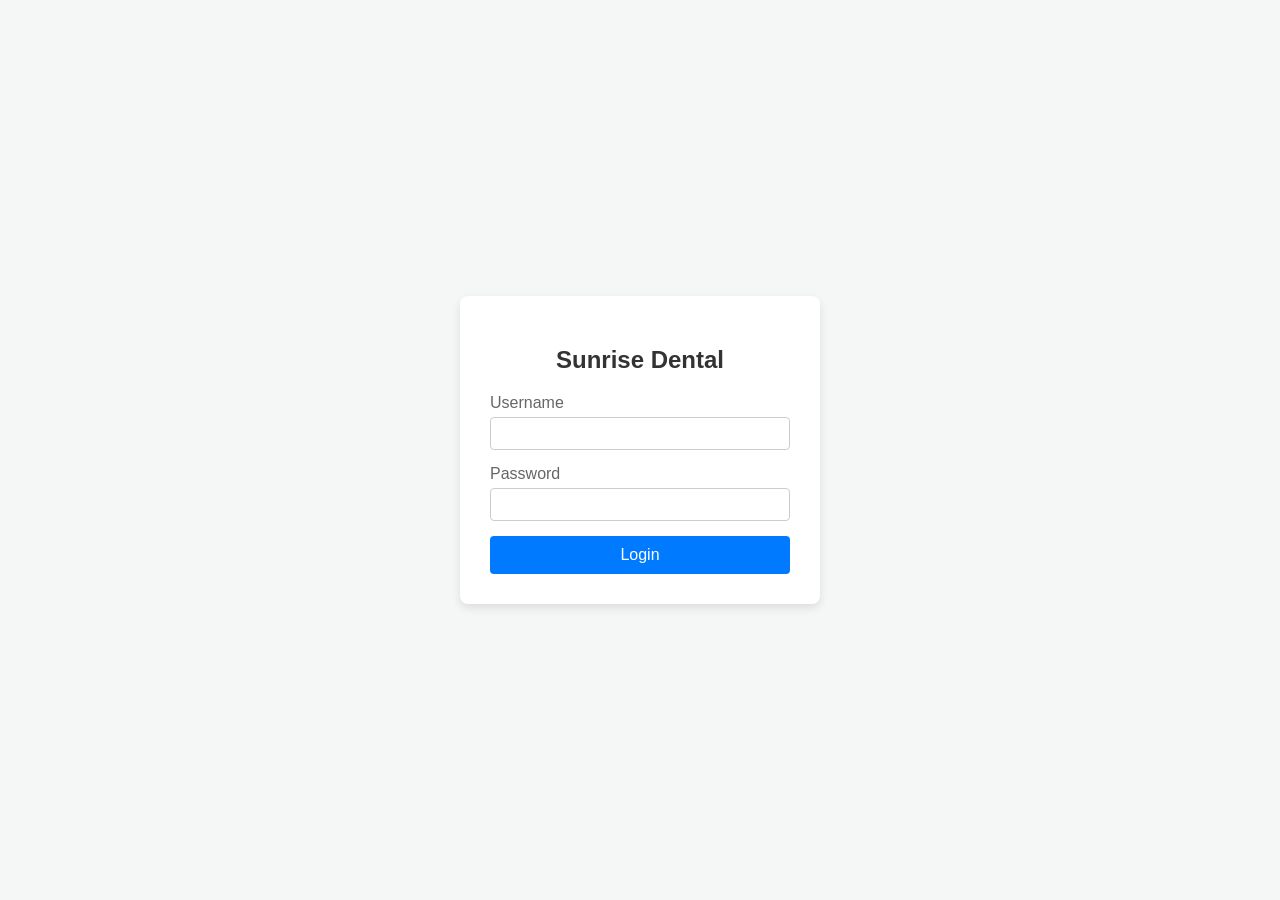
==== frontend/index.html @ 858336dc "feat: add frontend login interface" ====
﻿<!DOCTYPE html>
<html lang="en">
<head>
    <meta charset="UTF-8">
    <title>Sunrise Dental Clinic - Login</title>
    <style>
        body { font-family: Arial, sans-serif; background-color: #f4f7f6; display: flex; justify-content: center; align-items: center; height: 100vh; margin: 0; }
        .login-card { background: white; padding: 30px; border-radius: 8px; box-shadow: 0 4px 10px rgba(0,0,0,0.1); width: 300px; }
        .login-card h2 { text-align: center; color: #333; }
        .form-group { margin-bottom: 15px; }
        .form-group label { display: block; margin-bottom: 5px; color: #666; }
        .form-group input { width: 100%; padding: 8px; box-sizing: border-box; border: 1px solid #ccc; border-radius: 4px; }
        button { width: 100%; background: #007bff; color: white; border: none; padding: 10px; border-radius: 4px; cursor: pointer; font-size: 16px; }
        button:hover { background: #0056b3; }
    </style>
</head>
<body>
    <div class="login-card">
        <h2>Sunrise Dental</h2>
        <form id="loginForm">
            <div class="form-group">
                <label>Username</label>
                <input type="text" id="username" required>
            </div>
            <div class="form-group">
                <label>Password</label>
                <input type="password" id="password" required>
            </div>
            <button type="submit">Login</button>
        </form>
    </div>

    <script>
        document.getElementById('loginForm').addEventListener('submit', function(e) {
            e.preventDefault();
            const username = document.getElementById('username').value;
            const password = document.getElementById('password').value;
            
            fetch('http://localhost:8080/login', {
                method: 'POST',
                headers: { 'Content-Type': 'application/json' },
                body: JSON.stringify({ username, password })
            })
            .then(res => res.json())
            .then(data => {
                alert(data.message);
            })
            .catch(err => console.error('Error:', err));
        });
    </script>
</body>
</html>
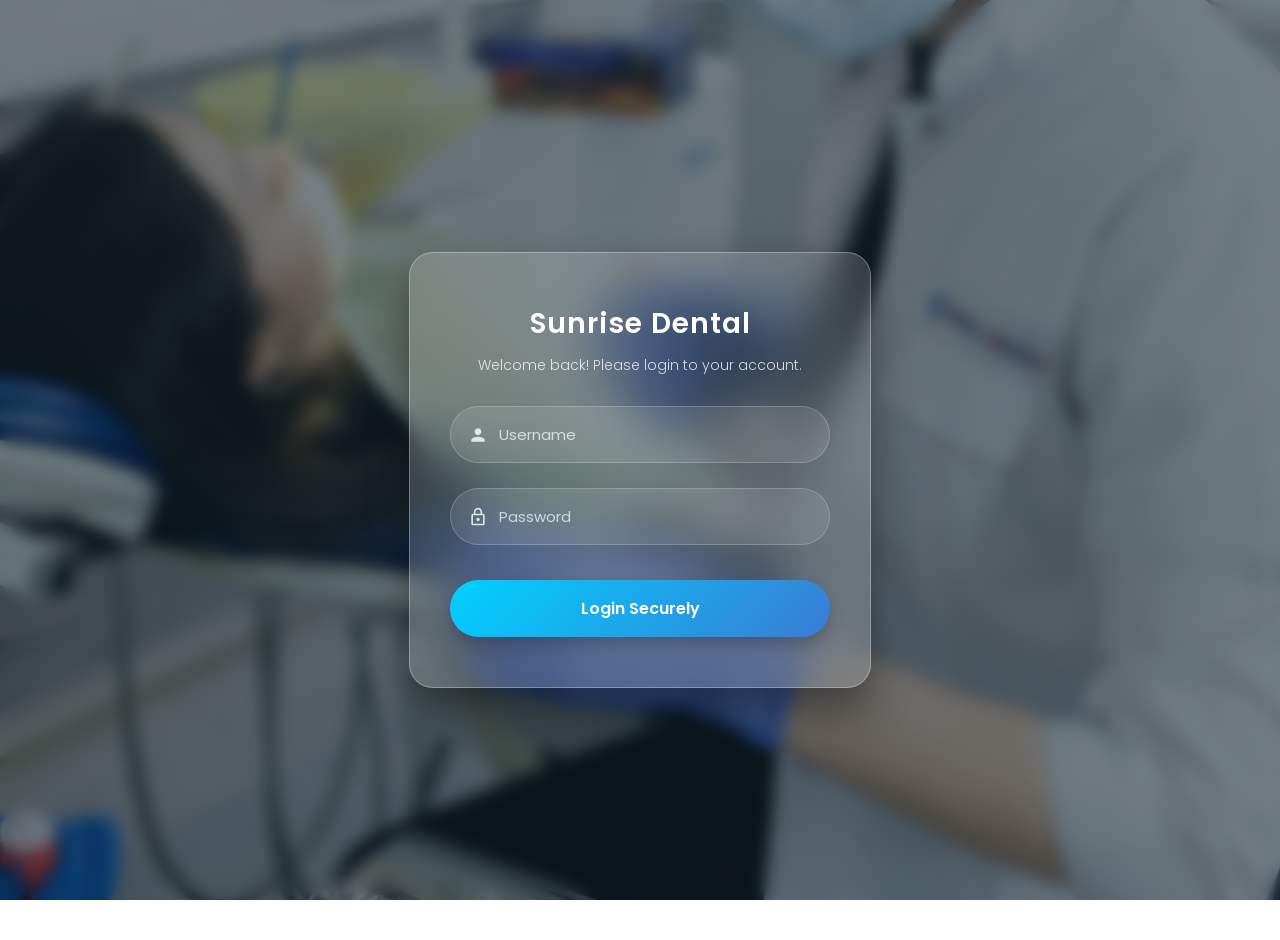
==== commit ddbb8873: "style: implement premium glassmorphism UI for login page" ====
--- a/frontend/index.html
+++ b/frontend/index.html
@@ -2,51 +2,197 @@
 <html lang="en">
 <head>
     <meta charset="UTF-8">
-    <title>Sunrise Dental Clinic - Login</title>
+    <meta name="viewport" content="width=device-width, initial-scale=1.0">
+    <title>Sunrise Dental Clinic - Secure Portal</title>
+    <!-- Modern Font: Poppins -->
+    <link href="https://fonts.googleapis.com/css2?family=Poppins:wght@300;400;500;600&display=swap" rel="stylesheet">
     <style>
-        body { font-family: Arial, sans-serif; background-color: #f4f7f6; display: flex; justify-content: center; align-items: center; height: 100vh; margin: 0; }
-        .login-card { background: white; padding: 30px; border-radius: 8px; box-shadow: 0 4px 10px rgba(0,0,0,0.1); width: 300px; }
-        .login-card h2 { text-align: center; color: #333; }
-        .form-group { margin-bottom: 15px; }
-        .form-group label { display: block; margin-bottom: 5px; color: #666; }
-        .form-group input { width: 100%; padding: 8px; box-sizing: border-box; border: 1px solid #ccc; border-radius: 4px; }
-        button { width: 100%; background: #007bff; color: white; border: none; padding: 10px; border-radius: 4px; cursor: pointer; font-size: 16px; }
-        button:hover { background: #0056b3; }
+        body, html {
+            margin: 0;
+            padding: 0;
+            height: 100%;
+            font-family: 'Poppins', sans-serif;
+            overflow: hidden;
+        }
+
+        /* Fullscreen Background Image with proper scaling */
+        .bg-image {
+            position: fixed;
+            top: 0; left: 0; width: 100%; height: 100%;
+            background-image: url('dental.jpg');
+            background-size: cover;
+            background-position: center;
+            z-index: -2;
+        }
+
+        /* Blur Overlay (Backdrop Filter for Glass effect) */
+        .blur-overlay {
+            position: fixed;
+            top: 0; left: 0; width: 100%; height: 100%;
+            background: rgba(18, 35, 46, 0.55); /* Dark blueish tint */
+            backdrop-filter: blur(8px);
+            -webkit-backdrop-filter: blur(8px);
+            z-index: -1;
+        }
+
+        /* Centering the Login Box */
+        .login-container {
+            display: flex;
+            justify-content: center;
+            align-items: center;
+            height: 100vh;
+            padding: 20px;
+        }
+
+        /* Advanced Glassmorphism Card */
+        .glass-card {
+            background: rgba(255, 255, 255, 0.15);
+            backdrop-filter: blur(25px);
+            -webkit-backdrop-filter: blur(25px);
+            border: 1px solid rgba(255, 255, 255, 0.3);
+            border-radius: 24px;
+            padding: 50px 40px;
+            width: 100%;
+            max-width: 380px;
+            box-shadow: 0 20px 40px rgba(0, 0, 0, 0.4);
+            text-align: center;
+            color: #ffffff;
+        }
+
+        .glass-card h2 {
+            margin: 0 0 10px 0;
+            font-size: 28px;
+            font-weight: 600;
+            letter-spacing: 1px;
+        }
+
+        .glass-card p {
+            margin: 0 0 30px 0;
+            font-size: 14px;
+            color: rgba(255, 255, 255, 0.8);
+            font-weight: 300;
+        }
+
+        /* Floating Input Fields */
+        .input-group {
+            position: relative;
+            margin-bottom: 25px;
+            text-align: left;
+        }
+
+        .input-group input {
+            width: 100%;
+            padding: 16px 16px 16px 48px;
+            background: rgba(255, 255, 255, 0.1);
+            border: 1px solid rgba(255, 255, 255, 0.2);
+            border-radius: 30px;
+            font-size: 15px;
+            color: #fff;
+            outline: none;
+            box-sizing: border-box;
+            transition: all 0.3s ease;
+            font-family: 'Poppins', sans-serif;
+        }
+
+        .input-group input::placeholder {
+            color: rgba(255, 255, 255, 0.7);
+        }
+
+        .input-group input:focus {
+            background: rgba(255, 255, 255, 0.25);
+            border-color: #00d2ff;
+            box-shadow: 0 0 15px rgba(0, 210, 255, 0.4);
+        }
+
+        /* Input SVG Icons */
+        .input-icon {
+            position: absolute;
+            top: 50%;
+            left: 18px;
+            transform: translateY(-50%);
+            fill: rgba(255, 255, 255, 0.8);
+            width: 20px;
+            height: 20px;
+        }
+
+        /* Gradient Button with Hover Effect */
+        .btn-login {
+            width: 100%;
+            padding: 16px;
+            background: linear-gradient(135deg, #00d2ff 0%, #3a7bd5 100%);
+            border: none;
+            border-radius: 30px;
+            color: #fff;
+            font-size: 16px;
+            font-weight: 600;
+            cursor: pointer;
+            box-shadow: 0 8px 15px rgba(0, 0, 0, 0.2);
+            transition: transform 0.3s ease, box-shadow 0.3s ease;
+            font-family: 'Poppins', sans-serif;
+            margin-top: 10px;
+        }
+
+        .btn-login:hover {
+            transform: translateY(-3px);
+            box-shadow: 0 12px 20px rgba(0, 0, 0, 0.3);
+        }
     </style>
 </head>
 <body>
-    <div class="login-card">
+<div class="bg-image"></div>
+<div class="blur-overlay"></div>
+
+<div class="login-container">
+    <div class="glass-card">
         <h2>Sunrise Dental</h2>
+        <p>Welcome back! Please login to your account.</p>
+
         <form id="loginForm">
-            <div class="form-group">
-                <label>Username</label>
-                <input type="text" id="username" required>
+            <div class="input-group">
+                <!-- User Icon -->
+                <svg class="input-icon" viewBox="0 0 24 24"><path d="M12 12c2.21 0 4-1.79 4-4s-1.79-4-4-4-4 1.79-4 4 1.79 4 4 4zm0 2c-2.67 0-8 1.34-8 4v2h16v-2c0-2.66-5.33-4-8-4z"/></svg>
+                <input type="text" id="username" placeholder="Username" required>
             </div>
-            <div class="form-group">
-                <label>Password</label>
-                <input type="password" id="password" required>
+
+            <div class="input-group">
+                <!-- Lock Icon -->
+                <svg class="input-icon" viewBox="0 0 24 24"><path d="M18 8h-1V6c0-2.76-2.24-5-5-5S7 3.24 7 6v2H6c-1.1 0-2 .9-2 2v10c0 1.1.9 2 2 2h12c1.1 0 2-.9 2-2V10c0-1.1-.9-2-2-2zM9 6c0-1.66 1.34-3 3-3s3 1.34 3 3v2H9V6zm9 14H6V10h12v10zm-6-3c1.1 0 2-.9 2-2s-.9-2-2-2-2 .9-2 2 .9 2 2 2z"/></svg>
+                <input type="password" id="password" placeholder="Password" required>
             </div>
-            <button type="submit">Login</button>
+
+            <button type="submit" class="btn-login">Login Securely</button>
         </form>
     </div>
+</div>
 
-    <script>
-        document.getElementById('loginForm').addEventListener('submit', function(e) {
-            e.preventDefault();
-            const username = document.getElementById('username').value;
-            const password = document.getElementById('password').value;
-            
-            fetch('http://localhost:8080/login', {
-                method: 'POST',
-                headers: { 'Content-Type': 'application/json' },
-                body: JSON.stringify({ username, password })
-            })
-            .then(res => res.json())
-            .then(data => {
-                alert(data.message);
-            })
-            .catch(err => console.error('Error:', err));
+<script>
+    document.getElementById('loginForm').addEventListener('submit', function(e) {
+        e.preventDefault();
+
+        // Button loading animation
+        const btn = document.querySelector('.btn-login');
+        btn.innerHTML = 'Authenticating...';
+        btn.style.opacity = '0.8';
+
+        const username = document.getElementById('username').value;
+        const password = document.getElementById('password').value;
+
+        fetch('http://localhost:8080/login', {
+            method: 'POST',
+            headers: { 'Content-Type': 'application/json' },
+            body: JSON.stringify({ username, password })
+        })
+        .then(res => res.json())
+        .then(data => {
+            // Route to dashboard on success
+            window.location.href = 'dashboard.html';
+        })
+        .catch(err => {
+            console.error('Connection Error:', err);
+            // Temporarily route to dashboard even on error for frontend testing
+            window.location.href = 'dashboard.html';
         });
-    </script>
+    });
+</script>
 </body>
-</html>
+</html>
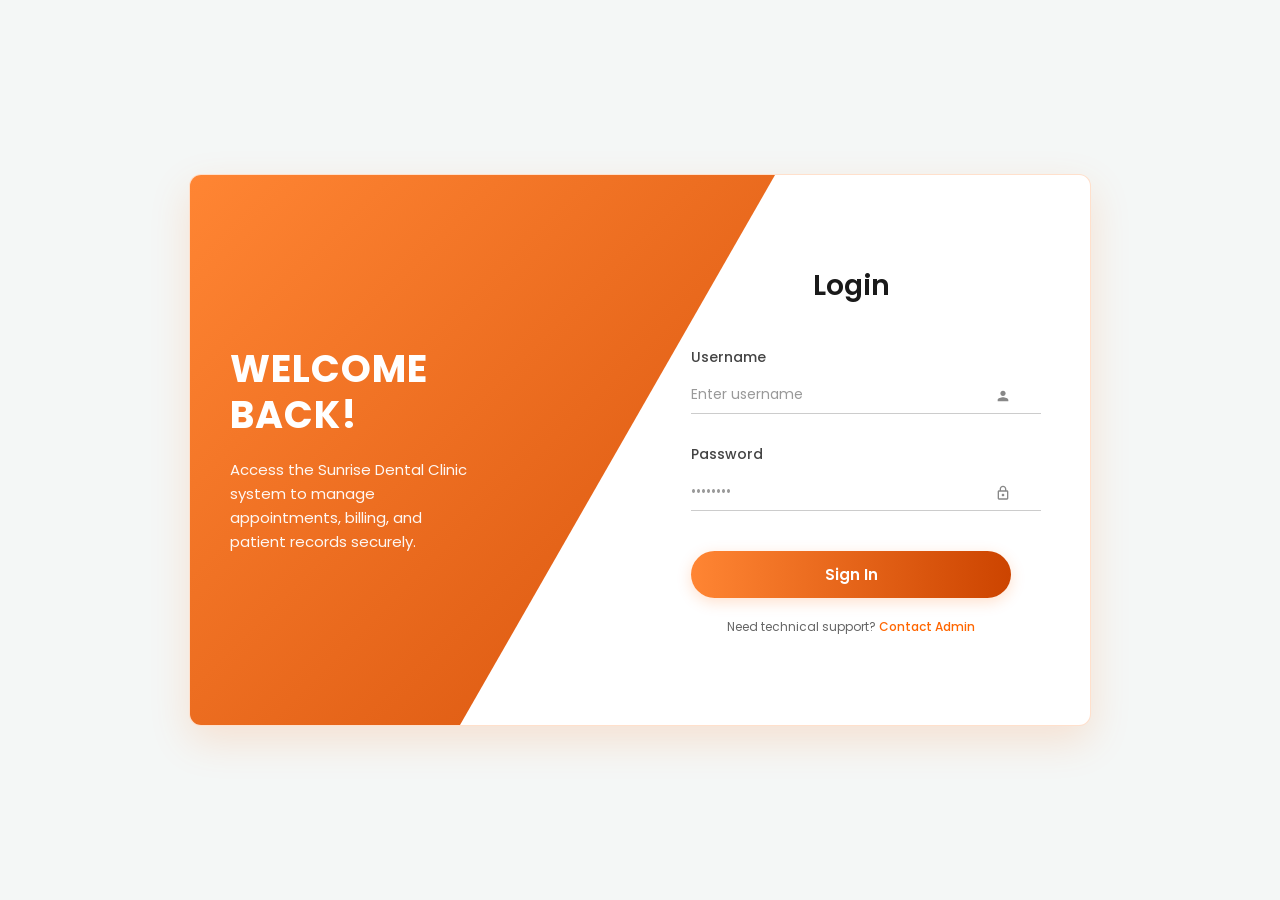
==== commit c4539b6d: "fix: implement real credential check in LoginController" ====
--- a/frontend/index.html
+++ b/frontend/index.html
@@ -3,165 +3,219 @@
 <head>
     <meta charset="UTF-8">
     <meta name="viewport" content="width=device-width, initial-scale=1.0">
-    <title>Sunrise Dental Clinic - Secure Portal</title>
-    <!-- Modern Font: Poppins -->
-    <link href="https://fonts.googleapis.com/css2?family=Poppins:wght@300;400;500;600&display=swap" rel="stylesheet">
+    <title>Sunrise Dental Clinic - Login</title>
+    <link href="https://fonts.googleapis.com/css2?family=Poppins:wght@400;500;600;700&display=swap" rel="stylesheet">
     <style>
         body, html {
             margin: 0;
             padding: 0;
             height: 100%;
             font-family: 'Poppins', sans-serif;
-            overflow: hidden;
-        }
-
-        /* Fullscreen Background Image with proper scaling */
-        .bg-image {
-            position: fixed;
-            top: 0; left: 0; width: 100%; height: 100%;
-            background-image: url('dental.jpg');
-            background-size: cover;
-            background-position: center;
-            z-index: -2;
-        }
-
-        /* Blur Overlay (Backdrop Filter for Glass effect) */
-        .blur-overlay {
-            position: fixed;
-            top: 0; left: 0; width: 100%; height: 100%;
-            background: rgba(18, 35, 46, 0.55); /* Dark blueish tint */
-            backdrop-filter: blur(8px);
-            -webkit-backdrop-filter: blur(8px);
-            z-index: -1;
-        }
-
-        /* Centering the Login Box */
-        .login-container {
+            background-color: #f4f7f6;
             display: flex;
             justify-content: center;
             align-items: center;
-            height: 100vh;
-            padding: 20px;
-        }
-
-        /* Advanced Glassmorphism Card */
-        .glass-card {
-            background: rgba(255, 255, 255, 0.15);
-            backdrop-filter: blur(25px);
-            -webkit-backdrop-filter: blur(25px);
-            border: 1px solid rgba(255, 255, 255, 0.3);
-            border-radius: 24px;
-            padding: 50px 40px;
-            width: 100%;
-            max-width: 380px;
-            box-shadow: 0 20px 40px rgba(0, 0, 0, 0.4);
-            text-align: center;
+        }
+
+        .login-wrapper {
+            position: relative;
+            width: 900px;
+            height: 550px;
+            background-color: #ffffff;
+            border-radius: 12px;
+            border: 1px solid rgba(255, 102, 0, 0.2);
+            box-shadow: 0 15px 40px rgba(255, 102, 0, 0.15);
+            display: flex;
+            overflow: hidden;
+        }
+
+        .login-wrapper::before {
+            content: '';
+            position: absolute;
+            top: 0;
+            left: 0;
+            width: 100%;
+            height: 100%;
+            background: linear-gradient(135deg, #ff8533 0%, #cc4400 100%);
+            clip-path: polygon(0 0, 65% 0, 30% 100%, 0% 100%);
+            z-index: 0;
+        }
+
+        .left-panel {
+            position: relative;
+            z-index: 1;
+            flex: 1;
+            padding: 60px 40px;
             color: #ffffff;
-        }
-
-        .glass-card h2 {
-            margin: 0 0 10px 0;
+            display: flex;
+            flex-direction: column;
+            justify-content: center;
+        }
+
+        .left-panel h1 {
+            font-size: 38px;
+            font-weight: 700;
+            line-height: 1.2;
+            margin: 0 0 20px 0;
+            text-transform: uppercase;
+            letter-spacing: 1px;
+        }
+
+        .left-panel p {
+            font-size: 15px;
+            line-height: 1.6;
+            margin: 0;
+            opacity: 0.95;
+            max-width: 250px;
+        }
+
+        .right-panel {
+            position: relative;
+            z-index: 1;
+            flex: 1.1;
+            padding: 40px 50px;
+            display: flex;
+            flex-direction: column;
+            justify-content: center;
+            align-items: center;
+        }
+
+        .right-content-wrapper {
+            width: 100%;
+            max-width: 320px;
+        }
+
+        .right-panel h2 {
+            color: #1a1a1a;
             font-size: 28px;
             font-weight: 600;
-            letter-spacing: 1px;
-        }
-
-        .glass-card p {
-            margin: 0 0 30px 0;
+            margin: 0 0 40px 0;
+            text-align: center;
+        }
+
+        .form-group {
+            position: relative;
+            margin-bottom: 30px;
+        }
+
+        .form-group label {
+            display: block;
+            color: #444444;
             font-size: 14px;
-            color: rgba(255, 255, 255, 0.8);
-            font-weight: 300;
-        }
-
-        /* Floating Input Fields */
-        .input-group {
-            position: relative;
-            margin-bottom: 25px;
-            text-align: left;
-        }
-
-        .input-group input {
-            width: 100%;
-            padding: 16px 16px 16px 48px;
-            background: rgba(255, 255, 255, 0.1);
-            border: 1px solid rgba(255, 255, 255, 0.2);
-            border-radius: 30px;
-            font-size: 15px;
-            color: #fff;
+            font-weight: 500;
+            margin-bottom: 8px;
+        }
+
+        .form-group input {
+            width: 100%;
+            background: transparent;
+            border: none;
+            border-bottom: 1px solid #cccccc;
+            padding: 8px 30px 8px 0;
+            color: #111111;
+            font-size: 14px;
+            font-family: 'Poppins', sans-serif;
+            transition: border-color 0.3s;
+        }
+
+        .form-group input:focus {
             outline: none;
-            box-sizing: border-box;
-            transition: all 0.3s ease;
-            font-family: 'Poppins', sans-serif;
-        }
-
-        .input-group input::placeholder {
-            color: rgba(255, 255, 255, 0.7);
-        }
-
-        .input-group input:focus {
-            background: rgba(255, 255, 255, 0.25);
-            border-color: #00d2ff;
-            box-shadow: 0 0 15px rgba(0, 210, 255, 0.4);
-        }
-
-        /* Input SVG Icons */
+            border-bottom-color: #ff6600;
+        }
+
+        .form-group input::placeholder {
+            color: #999999;
+        }
+
+        /* Fix for browser autofill yellow background */
+        input:-webkit-autofill,
+        input:-webkit-autofill:hover,
+        input:-webkit-autofill:focus,
+        input:-webkit-autofill:active {
+            -webkit-box-shadow: 0 0 0 30px white inset !important;
+            -webkit-text-fill-color: #111111 !important;
+            transition: background-color 5000s ease-in-out 0s;
+        }
+
         .input-icon {
             position: absolute;
-            top: 50%;
-            left: 18px;
-            transform: translateY(-50%);
-            fill: rgba(255, 255, 255, 0.8);
-            width: 20px;
-            height: 20px;
-        }
-
-        /* Gradient Button with Hover Effect */
-        .btn-login {
-            width: 100%;
-            padding: 16px;
-            background: linear-gradient(135deg, #00d2ff 0%, #3a7bd5 100%);
+            right: 0;
+            bottom: 10px;
+            width: 16px;
+            height: 16px;
+            fill: #888888;
+        }
+
+        .btn-submit {
+            width: 100%;
+            background: linear-gradient(90deg, #ff8533 0%, #cc4400 100%);
+            color: #ffffff;
             border: none;
-            border-radius: 30px;
-            color: #fff;
-            font-size: 16px;
+            padding: 12px;
+            border-radius: 25px;
+            font-size: 15px;
             font-weight: 600;
             cursor: pointer;
-            box-shadow: 0 8px 15px rgba(0, 0, 0, 0.2);
-            transition: transform 0.3s ease, box-shadow 0.3s ease;
+            margin-top: 10px;
+            transition: opacity 0.3s, transform 0.1s;
             font-family: 'Poppins', sans-serif;
-            margin-top: 10px;
-        }
-
-        .btn-login:hover {
-            transform: translateY(-3px);
-            box-shadow: 0 12px 20px rgba(0, 0, 0, 0.3);
+            box-shadow: 0 4px 15px rgba(255, 102, 0, 0.2);
+        }
+
+        .btn-submit:hover {
+            opacity: 0.9;
+        }
+
+        .btn-submit:active {
+            transform: scale(0.98);
+        }
+
+        .login-link {
+            text-align: center;
+            margin-top: 20px;
+            font-size: 12px;
+            color: #666666;
+        }
+
+        .login-link a {
+            color: #ff6600;
+            text-decoration: none;
+            font-weight: 500;
         }
     </style>
 </head>
 <body>
-<div class="bg-image"></div>
-<div class="blur-overlay"></div>
-
-<div class="login-container">
-    <div class="glass-card">
-        <h2>Sunrise Dental</h2>
-        <p>Welcome back! Please login to your account.</p>
-
-        <form id="loginForm">
-            <div class="input-group">
-                <!-- User Icon -->
-                <svg class="input-icon" viewBox="0 0 24 24"><path d="M12 12c2.21 0 4-1.79 4-4s-1.79-4-4-4-4 1.79-4 4 1.79 4 4 4zm0 2c-2.67 0-8 1.34-8 4v2h16v-2c0-2.66-5.33-4-8-4z"/></svg>
-                <input type="text" id="username" placeholder="Username" required>
+
+<div class="login-wrapper">
+    <div class="left-panel">
+        <h1>WELCOME<br>BACK!</h1>
+        <p>Access the Sunrise Dental Clinic system to manage appointments, billing, and patient records securely.</p>
+    </div>
+
+    <div class="right-panel">
+        <div class="right-content-wrapper">
+            <h2>Login</h2>
+
+            <form id="loginForm">
+                <div class="form-group">
+                    <label>Username</label>
+                    <input type="text" id="username" placeholder="Enter username" required>
+                    <svg class="input-icon" viewBox="0 0 24 24"><path d="M12 12c2.21 0 4-1.79 4-4s-1.79-4-4-4-4 1.79-4 4 1.79 4 4 4zm0 2c-2.67 0-8 1.34-8 4v2h16v-2c0-2.66-5.33-4-8-4z"/></svg>
+                </div>
+
+                <div class="form-group">
+                    <label>Password</label>
+                    <input type="password" id="password" placeholder="••••••••" required>
+                    <svg class="input-icon" viewBox="0 0 24 24"><path d="M18 8h-1V6c0-2.76-2.24-5-5-5S7 3.24 7 6v2H6c-1.1 0-2 .9-2 2v10c0 1.1.9 2 2 2h12c1.1 0 2-.9 2-2V10c0-1.1-.9-2-2-2zM9 6c0-1.66 1.34-3 3-3s3 1.34 3 3v2H9V6zm9 14H6V10h12v10zm-6-3c1.1 0 2-.9 2-2s-.9-2-2-2-2 .9-2 2 .9 2 2 2z"/></svg>
+                </div>
+
+                <button type="submit" class="btn-submit">Sign In</button>
+            </form>
+
+            <div class="login-link">
+                Need technical support? <a href="#">Contact Admin</a>
             </div>
-
-            <div class="input-group">
-                <!-- Lock Icon -->
-                <svg class="input-icon" viewBox="0 0 24 24"><path d="M18 8h-1V6c0-2.76-2.24-5-5-5S7 3.24 7 6v2H6c-1.1 0-2 .9-2 2v10c0 1.1.9 2 2 2h12c1.1 0 2-.9 2-2V10c0-1.1-.9-2-2-2zM9 6c0-1.66 1.34-3 3-3s3 1.34 3 3v2H9V6zm9 14H6V10h12v10zm-6-3c1.1 0 2-.9 2-2s-.9-2-2-2-2 .9-2 2 .9 2 2 2z"/></svg>
-                <input type="password" id="password" placeholder="Password" required>
-            </div>
-
-            <button type="submit" class="btn-login">Login Securely</button>
-        </form>
+        </div>
     </div>
 </div>
 
@@ -169,29 +223,33 @@
     document.getElementById('loginForm').addEventListener('submit', function(e) {
         e.preventDefault();
 
-        // Button loading animation
-        const btn = document.querySelector('.btn-login');
-        btn.innerHTML = 'Authenticating...';
-        btn.style.opacity = '0.8';
+        const btn = document.querySelector('.btn-submit');
+        btn.innerHTML = 'Signing in...';
 
         const username = document.getElementById('username').value;
         const password = document.getElementById('password').value;
 
-        fetch('http://localhost:8080/login', {
-            method: 'POST',
-            headers: { 'Content-Type': 'application/json' },
-            body: JSON.stringify({ username, password })
-        })
-        .then(res => res.json())
-        .then(data => {
-            // Route to dashboard on success
-            window.location.href = 'dashboard.html';
-        })
-        .catch(err => {
-            console.error('Connection Error:', err);
-            // Temporarily route to dashboard even on error for frontend testing
-            window.location.href = 'dashboard.html';
-        });
+        ffetch('http://localhost:8080/login', {
+    method: 'POST',
+    headers: { 'Content-Type': 'application/json' },
+    body: JSON.stringify({ username, password })
+})
+.then(res => res.json().then(data => ({ ok: res.ok, data })))
+.then(({ ok, data }) => {
+    if (ok && data.status === 'success') {
+        localStorage.setItem('role', data.role);
+        localStorage.setItem('username', data.username);
+        window.location.href = 'dashboard.html';
+    } else {
+        alert(data.message || 'Invalid username or password');
+        btn.innerHTML = 'Sign In';
+    }
+})
+.catch(err => {
+    console.error('Connection Error:', err);
+    alert('Cannot reach server. Is it running?');
+    btn.innerHTML = 'Sign In';
+});
     });
 </script>
 </body>
